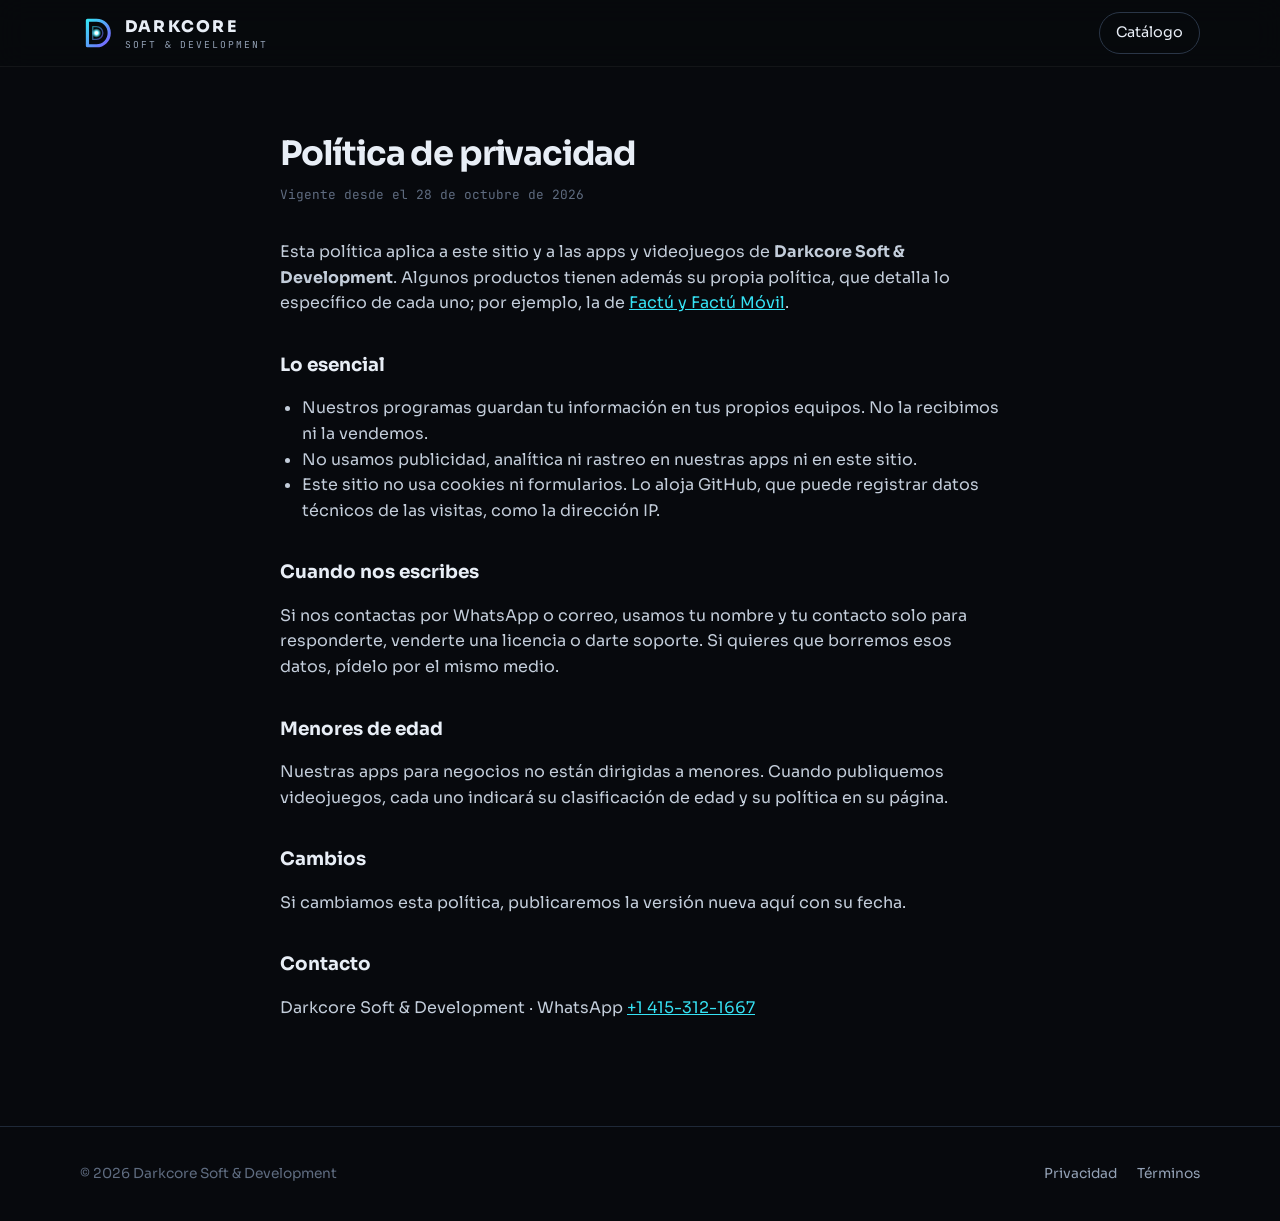
==== privacidad.html @ a34dd555 "Sitio de Darkcore Soft & Development con catálogo de apps y videojuegos Co-Authored-By: Claude Opus " ====
<!doctype html>
<html lang="es">
<head>
<meta charset="utf-8">
<meta name="viewport" content="width=device-width, initial-scale=1">
<title>Privacidad · Darkcore Soft &amp; Development</title>
<meta name="theme-color" content="#07090D">
<link rel="icon" href="img/icono-64.png">
<link rel="stylesheet" href="estilo.css">
</head>
<body>
<header class="barra"><div class="cont"><a class="marca" href="index.html"><img src="img/logo.svg" alt=""><span><b>DARKCORE</b><small>SOFT &amp; DEVELOPMENT</small></span></a><nav><a class="bt-borde" href="index.html#catalogo">Catálogo</a></nav></div></header>
<main class="legal">
  <h1>Política de privacidad</h1>
  <p class="fecha">Vigente desde el 28 de octubre de 2026</p>
  <p>Esta política aplica a este sitio y a las apps y videojuegos de <b>Darkcore Soft &amp; Development</b>. Algunos productos tienen además su propia política, que detalla lo específico de cada uno; por ejemplo, la de <a href="https://darwinrosado1503.github.io/factu/privacidad.html">Factú y Factú Móvil</a>.</p>
  <h2>Lo esencial</h2>
  <ul>
    <li>Nuestros programas guardan tu información en tus propios equipos. No la recibimos ni la vendemos.</li>
    <li>No usamos publicidad, analítica ni rastreo en nuestras apps ni en este sitio.</li>
    <li>Este sitio no usa cookies ni formularios. Lo aloja GitHub, que puede registrar datos técnicos de las visitas, como la dirección IP.</li>
  </ul>
  <h2>Cuando nos escribes</h2>
  <p>Si nos contactas por WhatsApp o correo, usamos tu nombre y tu contacto solo para responderte, venderte una licencia o darte soporte. Si quieres que borremos esos datos, pídelo por el mismo medio.</p>
  <h2>Menores de edad</h2>
  <p>Nuestras apps para negocios no están dirigidas a menores. Cuando publiquemos videojuegos, cada uno indicará su clasificación de edad y su política en su página.</p>
  <h2>Cambios</h2>
  <p>Si cambiamos esta política, publicaremos la versión nueva aquí con su fecha.</p>
  <h2>Contacto</h2>
  <p>Darkcore Soft &amp; Development · WhatsApp <a href="https://wa.me/14153121667">+1 415-312-1667</a></p>
</main>
<footer><div class="cont"><span>© 2026 Darkcore Soft &amp; Development</span><nav><a href="privacidad.html">Privacidad</a><a href="terminos.html">Términos</a></nav></div></footer>
</body>
</html>
---- estilo.css ----
@font-face{font-family:"Sora";src:url("fuentes/Sora.ttf") format("truetype");font-weight:100 800;font-display:swap}
@font-face{font-family:"JetBrains Mono";src:url("fuentes/JetBrainsMono.ttf") format("truetype");font-weight:100 800;font-display:swap}
:root{
  --fondo:#07090D;--fondo2:#0C1018;--panel:#111723;--panel2:#161E2D;--linea:#1F2938;--linea2:#2A3647;
  --tinta:#E8EEF6;--suave:#93A1B5;--tenue:#5F6C80;
  --cian:#36E2F4;--violeta:#7B5CFF;--ok:#3DDC97;--ambar:#FFB547;
  --grad:linear-gradient(135deg,var(--cian),var(--violeta));
  --f:"Sora",system-ui,-apple-system,"Segoe UI",Roboto,sans-serif;--m:"JetBrains Mono",ui-monospace,Menlo,monospace;
  --r:16px;
}
*{box-sizing:border-box}
html{scroll-behavior:smooth}
body{margin:0;background:var(--fondo);color:var(--tinta);font-family:var(--f);line-height:1.6;-webkit-font-smoothing:antialiased;overflow-x:hidden}
a{color:var(--cian)}
img{max-width:100%;display:block}
.cont{max-width:1160px;margin:0 auto;padding:0 20px}
.mono{font-family:var(--m);letter-spacing:.02em}
/* Barra */
.barra{position:sticky;top:0;z-index:20;background:rgba(7,9,13,.78);backdrop-filter:blur(14px);border-bottom:1px solid rgba(255,255,255,.05)}
.barra .cont{display:flex;align-items:center;gap:20px;height:66px}
.marca{display:flex;align-items:center;gap:11px;text-decoration:none;color:var(--tinta)}
.marca img{width:34px;height:34px}
.marca b{font-weight:800;letter-spacing:.14em;font-size:1rem}
.marca small{display:block;font-family:var(--m);font-size:.6rem;letter-spacing:.2em;color:var(--suave);margin-top:-2px}
.barra nav{margin-left:auto;display:flex;gap:26px;font-size:.9rem;align-items:center}
.barra nav a{color:var(--suave);text-decoration:none}
.barra nav a:hover{color:var(--tinta)}
.bt-borde{border:1px solid var(--linea2);padding:8px 16px;border-radius:999px;color:var(--tinta)!important}
@media (max-width:720px){.barra nav a:not(.bt-borde){display:none}}
/* Portada */
.portada{position:relative;padding:110px 0 90px;overflow:hidden}
.portada::before{content:"";position:absolute;inset:-30% -10% auto auto;width:900px;height:900px;background:radial-gradient(circle,rgba(123,92,255,.28),transparent 60%);pointer-events:none}
.portada::after{content:"";position:absolute;left:-200px;top:120px;width:700px;height:700px;background:radial-gradient(circle,rgba(54,226,244,.16),transparent 60%);pointer-events:none}
.rejilla-fondo{position:absolute;inset:0;background-image:linear-gradient(rgba(255,255,255,.035) 1px,transparent 1px),linear-gradient(90deg,rgba(255,255,255,.035) 1px,transparent 1px);background-size:56px 56px;mask-image:radial-gradient(ellipse at 50% 30%,#000 30%,transparent 75%);pointer-events:none}
.portada .cont{position:relative;z-index:1}
.chip{display:inline-flex;align-items:center;gap:8px;padding:6px 12px;border:1px solid var(--linea2);border-radius:999px;font-family:var(--m);font-size:.74rem;color:var(--suave);background:rgba(17,23,35,.6)}
.chip i{width:7px;height:7px;border-radius:50%;background:var(--ok);box-shadow:0 0 10px var(--ok)}
.portada h1{font-size:clamp(2.4rem,6vw,4.6rem);line-height:1.02;letter-spacing:-.045em;margin:22px 0 22px;max-width:14ch}
.portada h1 span{background:var(--grad);-webkit-background-clip:text;background-clip:text;color:transparent}
.portada p.lead{font-size:1.15rem;color:var(--suave);max-width:36em;margin:0 0 34px}
.acciones{display:flex;flex-wrap:wrap;gap:12px}
.bt{display:inline-flex;align-items:center;gap:10px;padding:13px 22px;border-radius:12px;font-weight:600;text-decoration:none;font-size:.96rem;border:1px solid transparent;transition:transform .12s,box-shadow .2s;cursor:pointer;font-family:inherit}
.bt:hover{transform:translateY(-1px)}
.bt svg{width:19px;height:19px;flex:none}
.bt-1{background:var(--grad);color:#05070B;box-shadow:0 8px 30px rgba(54,226,244,.18)}
.bt-1:hover{box-shadow:0 10px 40px rgba(123,92,255,.35)}
.bt-2{background:rgba(255,255,255,.04);border-color:var(--linea2);color:var(--tinta)}
.cifras{display:flex;flex-wrap:wrap;gap:40px;margin-top:64px;padding-top:28px;border-top:1px solid var(--linea)}
.cifras div b{display:block;font-size:1.7rem;letter-spacing:-.03em}
.cifras div span{font-family:var(--m);font-size:.74rem;color:var(--tenue);letter-spacing:.08em;text-transform:uppercase}
/* Secciones */
section{padding:90px 0}
.sec-eti{font-family:var(--m);font-size:.74rem;letter-spacing:.18em;text-transform:uppercase;color:var(--cian);margin:0 0 12px}
.sec-t{font-size:clamp(1.8rem,3.4vw,2.6rem);letter-spacing:-.035em;line-height:1.1;margin:0 0 12px}
.sec-d{color:var(--suave);max-width:40em;margin:0;font-size:1.04rem}
.cab-sec{display:flex;flex-wrap:wrap;align-items:flex-end;justify-content:space-between;gap:20px;margin-bottom:34px}
/* Filtros */
.filtros{display:flex;gap:6px;padding:5px;border:1px solid var(--linea);border-radius:12px;background:var(--fondo2)}
.filtros button{border:0;background:none;color:var(--suave);font-family:inherit;font-size:.88rem;font-weight:600;padding:8px 16px;border-radius:8px;cursor:pointer}
.filtros button[aria-pressed="true"]{background:var(--panel2);color:var(--tinta)}
/* Catálogo */
.catalogo{display:grid;grid-template-columns:repeat(auto-fill,minmax(340px,1fr));gap:20px}
@media (max-width:420px){.catalogo{grid-template-columns:1fr}}
.prod{position:relative;display:flex;flex-direction:column;background:var(--panel);border:1px solid var(--linea);border-radius:var(--r);overflow:hidden;transition:border-color .2s,transform .2s}
.prod:hover{border-color:var(--linea2);transform:translateY(-2px)}
.prod-img{position:relative;aspect-ratio:16/10;background:linear-gradient(160deg,#141c2b,#0b1019);overflow:hidden;border-bottom:1px solid var(--linea)}
.prod-img img{width:100%;height:100%;object-fit:cover;object-position:top left}
.prod-img.vertical img{width:46%;height:auto;margin:22px auto 0;border-radius:18px 18px 0 0;border:5px solid #05070B;border-bottom:0;box-shadow:0 18px 50px rgba(0,0,0,.5)}
.prod-tipo{position:absolute;top:12px;left:12px;font-family:var(--m);font-size:.68rem;letter-spacing:.12em;text-transform:uppercase;padding:5px 10px;border-radius:999px;background:rgba(7,9,13,.75);border:1px solid var(--linea2);color:var(--suave);backdrop-filter:blur(6px)}
.prod-cuerpo{padding:20px 22px 22px;display:flex;flex-direction:column;gap:12px;flex:1}
.prod-cab{display:flex;gap:14px;align-items:center}
.prod-cab img{width:48px;height:48px;border-radius:12px;flex:none}
.prod-cab h3{margin:0;font-size:1.2rem;letter-spacing:-.02em}
.prod-cab p{margin:0;color:var(--suave);font-size:.86rem}
.prod-desc{margin:0;color:var(--suave);font-size:.93rem}
.plats{display:flex;flex-wrap:wrap;gap:6px}
.plats span{font-family:var(--m);font-size:.7rem;padding:4px 9px;border-radius:6px;background:var(--panel2);color:var(--suave);border:1px solid var(--linea)}
.prod-pie{display:flex;flex-wrap:wrap;gap:8px;margin-top:auto;padding-top:6px}
.prod-pie .bt{padding:10px 15px;font-size:.86rem;border-radius:10px}
.bt-pronto{opacity:.5;cursor:default;pointer-events:none}
.eti{position:absolute;top:12px;right:12px;font-size:.72rem;font-weight:700;padding:5px 10px;border-radius:999px;background:rgba(61,220,151,.14);color:var(--ok);border:1px solid rgba(61,220,151,.3)}
.prod.pronto{border-style:dashed;justify-content:center;align-items:center;text-align:center;min-height:380px;padding:30px;background:repeating-linear-gradient(135deg,var(--panel),var(--panel) 12px,#121a27 12px,#121a27 24px)}
.prod.pronto .ic{width:64px;height:64px;border-radius:18px;display:grid;place-items:center;background:rgba(123,92,255,.14);color:#A996FF;margin:0 auto 16px}
.prod.pronto .ic svg{width:32px;height:32px}
.prod.pronto h3{margin:0 0 6px;font-size:1.2rem}
.prod.pronto p{color:var(--suave);margin:0;font-size:.92rem;max-width:26em}
.vacio{color:var(--suave);padding:40px;text-align:center;border:1px dashed var(--linea2);border-radius:var(--r)}
/* Qué hacemos */
.tres{display:grid;grid-template-columns:repeat(3,1fr);gap:20px}
@media (max-width:860px){.tres{grid-template-columns:1fr}}
.caja{padding:28px;border:1px solid var(--linea);border-radius:var(--r);background:linear-gradient(180deg,var(--panel),var(--fondo2))}
.caja .ic{width:46px;height:46px;border-radius:12px;display:grid;place-items:center;background:rgba(54,226,244,.1);color:var(--cian);margin-bottom:16px}
.caja .ic svg{width:24px;height:24px}
.caja h3{margin:0 0 8px;font-size:1.12rem}
.caja p{margin:0;color:var(--suave);font-size:.94rem}
/* Contacto */
.contacto{position:relative;border-radius:24px;padding:56px;overflow:hidden;border:1px solid var(--linea2);background:radial-gradient(600px 300px at 90% 0%,rgba(123,92,255,.25),transparent 70%),radial-gradient(500px 300px at 0% 100%,rgba(54,226,244,.15),transparent 70%),var(--panel)}
.contacto .sec-d{margin-bottom:28px}
@media (max-width:700px){.contacto{padding:32px 24px}}
/* Pie */
footer{border-top:1px solid var(--linea);padding:36px 0;color:var(--tenue);font-size:.86rem}
footer .cont{display:flex;flex-wrap:wrap;gap:14px 28px;align-items:center}
footer nav{margin-left:auto;display:flex;gap:20px}
footer a{color:var(--suave);text-decoration:none}
footer a:hover{color:var(--tinta)}
/* Legal */
.legal{max-width:760px;margin:0 auto;padding:60px 20px 90px}
.legal h1{font-size:2.1rem;letter-spacing:-.035em;margin:0 0 4px}
.legal .fecha{color:var(--tenue);font-family:var(--m);font-size:.8rem;margin:0 0 34px}
.legal h2{font-size:1.15rem;margin:34px 0 8px}
.legal p,.legal li{color:#C3CDDA}
.legal ul{padding-left:22px}
/* Accesibilidad */
:focus-visible{outline:2px solid var(--cian);outline-offset:3px;border-radius:6px}
@media (prefers-reduced-motion:reduce){*{transition:none!important;scroll-behavior:auto!important}}
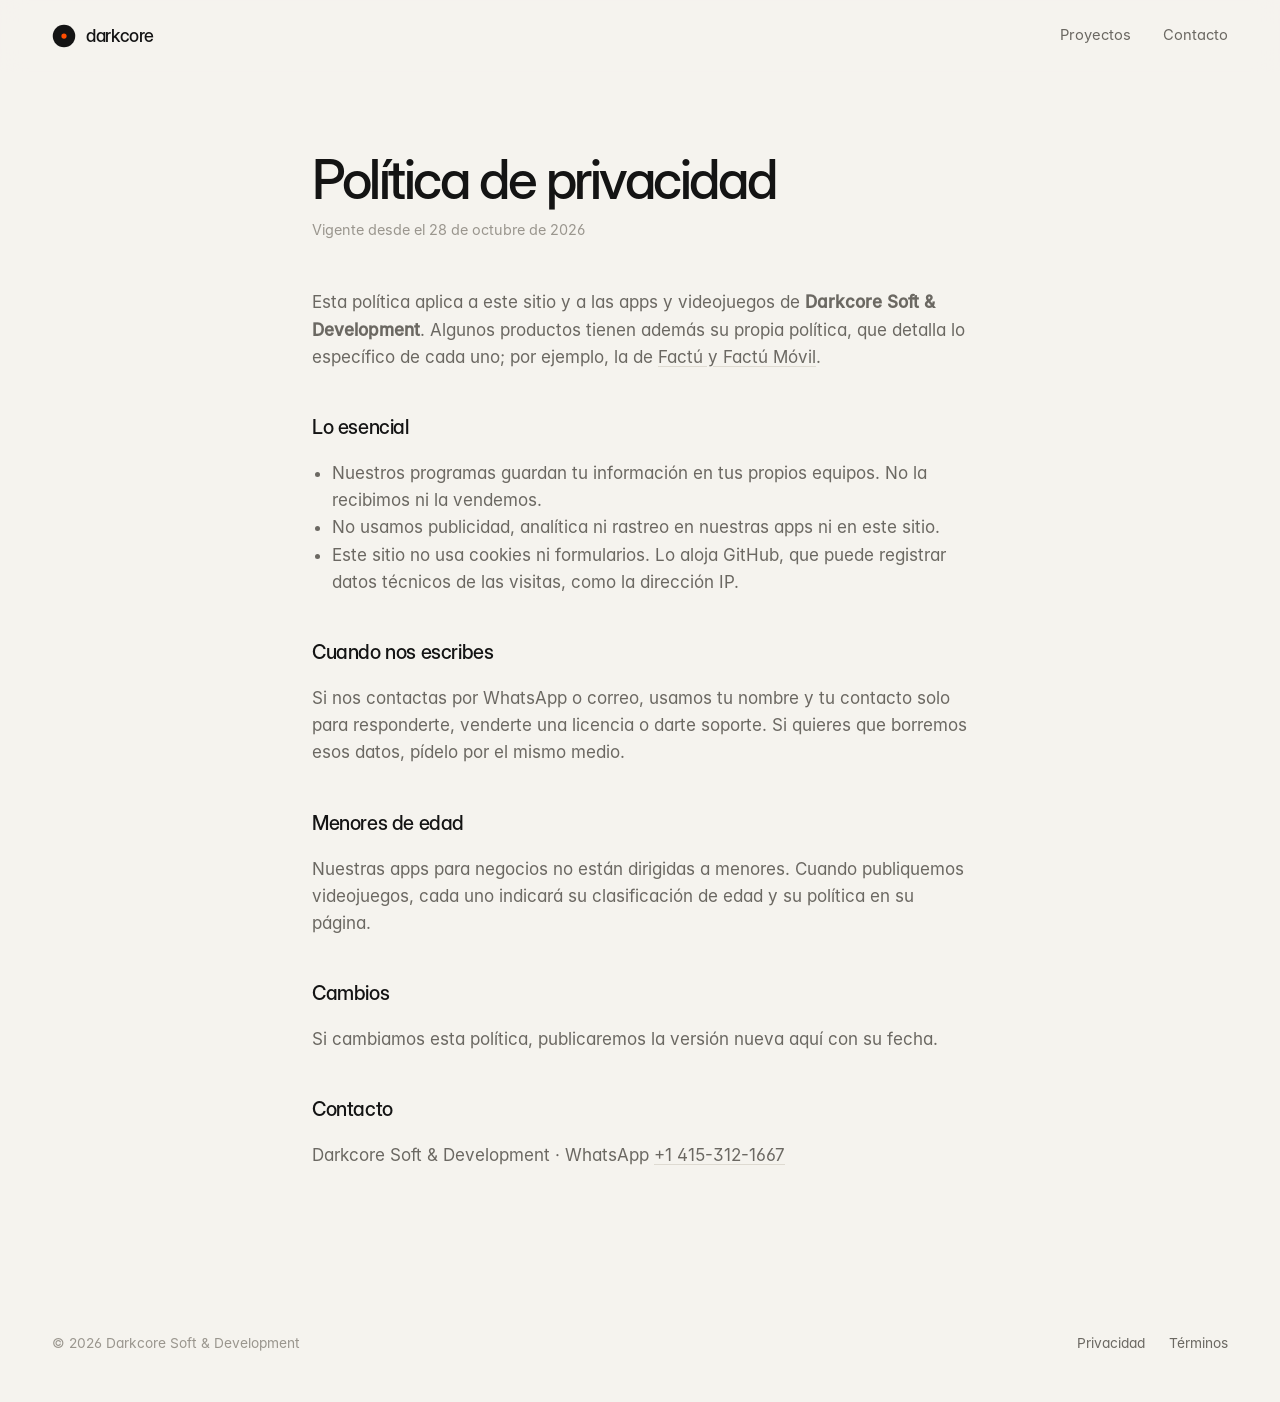
==== commit 20383510: "Rediseño minimalista: logo, tipografía y colores nuevos Co-Authored-By: Claude Opus 5.5 <noreply@ant" ====
--- a/privacidad.html
+++ b/privacidad.html
@@ -4,12 +4,15 @@
 <meta charset="utf-8">
 <meta name="viewport" content="width=device-width, initial-scale=1">
 <title>Privacidad · Darkcore Soft &amp; Development</title>
-<meta name="theme-color" content="#07090D">
+<meta name="theme-color" content="#F5F3EE">
 <link rel="icon" href="img/icono-64.png">
 <link rel="stylesheet" href="estilo.css">
 </head>
 <body>
-<header class="barra"><div class="cont"><a class="marca" href="index.html"><img src="img/logo.svg" alt=""><span><b>DARKCORE</b><small>SOFT &amp; DEVELOPMENT</small></span></a><nav><a class="bt-borde" href="index.html#catalogo">Catálogo</a></nav></div></header>
+<header class="barra"><div class="cont">
+  <a class="marca" href="index.html" aria-label="Darkcore, inicio"><svg viewBox="0 0 64 64" aria-hidden="true"><circle cx="32" cy="32" r="30" fill="currentColor"/><circle cx="32" cy="32" r="7" fill="#FF4D00"/></svg>darkcore</a>
+  <nav><a href="index.html#proyectos">Proyectos</a><a href="index.html#contacto">Contacto</a></nav>
+</div></header>
 <main class="legal">
   <h1>Política de privacidad</h1>
   <p class="fecha">Vigente desde el 28 de octubre de 2026</p>
--- a/estilo.css
+++ b/estilo.css
@@ -1,115 +1,138 @@
-@font-face{font-family:"Sora";src:url("fuentes/Sora.ttf") format("truetype");font-weight:100 800;font-display:swap}
-@font-face{font-family:"JetBrains Mono";src:url("fuentes/JetBrainsMono.ttf") format("truetype");font-weight:100 800;font-display:swap}
+@font-face{font-family:"Inter";src:url("fuentes/Inter-Regular.woff") format("woff");font-weight:400;font-display:swap}
+@font-face{font-family:"Inter";src:url("fuentes/Inter-Medium.woff") format("woff");font-weight:500;font-display:swap}
+@font-face{font-family:"Inter Display";src:url("fuentes/InterDisplay-Regular.woff") format("woff");font-weight:400;font-display:swap}
+@font-face{font-family:"Inter Display";src:url("fuentes/InterDisplay-Medium.woff") format("woff");font-weight:500;font-display:swap}
+@font-face{font-family:"Lora";src:url("fuentes/Lora-Italic.woff") format("woff");font-weight:400 700;font-style:italic;font-display:swap}
+
 :root{
-  --fondo:#07090D;--fondo2:#0C1018;--panel:#111723;--panel2:#161E2D;--linea:#1F2938;--linea2:#2A3647;
-  --tinta:#E8EEF6;--suave:#93A1B5;--tenue:#5F6C80;
-  --cian:#36E2F4;--violeta:#7B5CFF;--ok:#3DDC97;--ambar:#FFB547;
-  --grad:linear-gradient(135deg,var(--cian),var(--violeta));
-  --f:"Sora",system-ui,-apple-system,"Segoe UI",Roboto,sans-serif;--m:"JetBrains Mono",ui-monospace,Menlo,monospace;
-  --r:16px;
+  --papel:#F5F3EE;--papel2:#ECE9E2;--blanco:#FBFAF7;
+  --tinta:#141414;--gris:#6B6862;--tenue:#9A968E;--linea:#DEDAD1;
+  --nucleo:#FF4D00;
+  --f:"Inter",system-ui,-apple-system,"Segoe UI",Roboto,sans-serif;
+  --fd:"Inter Display","Inter",system-ui,sans-serif;
+  --fs:"Lora",Georgia,"Times New Roman",serif;
+  --ancho:1240px;
 }
+@media (prefers-color-scheme:dark){:root:not([data-theme="light"]){--papel:#111110;--papel2:#1A1918;--blanco:#161514;--tinta:#EDEAE3;--gris:#A29E96;--tenue:#77736C;--linea:#2A2826}}
 *{box-sizing:border-box}
-html{scroll-behavior:smooth}
-body{margin:0;background:var(--fondo);color:var(--tinta);font-family:var(--f);line-height:1.6;-webkit-font-smoothing:antialiased;overflow-x:hidden}
-a{color:var(--cian)}
+html{scroll-behavior:smooth;-webkit-text-size-adjust:100%}
+body{margin:0;background:var(--papel);color:var(--tinta);font-family:var(--f);font-size:17px;line-height:1.6;-webkit-font-smoothing:antialiased;font-feature-settings:"ss01","cv11"}
+a{color:inherit}
 img{max-width:100%;display:block}
-.cont{max-width:1160px;margin:0 auto;padding:0 20px}
-.mono{font-family:var(--m);letter-spacing:.02em}
+.cont{max-width:var(--ancho);margin:0 auto;padding:0 32px}
+@media (max-width:640px){.cont{padding:0 20px}body{font-size:16px}}
+em.s{font-family:var(--fs);font-style:italic;font-weight:400;letter-spacing:-.01em}
+.mini{font-size:.78rem;letter-spacing:.08em;text-transform:uppercase;color:var(--gris)}
+.punto{display:inline-block;width:7px;height:7px;border-radius:50%;background:var(--nucleo);vertical-align:middle}
+
 /* Barra */
-.barra{position:sticky;top:0;z-index:20;background:rgba(7,9,13,.78);backdrop-filter:blur(14px);border-bottom:1px solid rgba(255,255,255,.05)}
-.barra .cont{display:flex;align-items:center;gap:20px;height:66px}
-.marca{display:flex;align-items:center;gap:11px;text-decoration:none;color:var(--tinta)}
-.marca img{width:34px;height:34px}
-.marca b{font-weight:800;letter-spacing:.14em;font-size:1rem}
-.marca small{display:block;font-family:var(--m);font-size:.6rem;letter-spacing:.2em;color:var(--suave);margin-top:-2px}
-.barra nav{margin-left:auto;display:flex;gap:26px;font-size:.9rem;align-items:center}
-.barra nav a{color:var(--suave);text-decoration:none}
+.barra{position:sticky;top:0;z-index:20;background:color-mix(in srgb,var(--papel) 86%,transparent);backdrop-filter:blur(12px);-webkit-backdrop-filter:blur(12px)}
+.barra .cont{display:flex;align-items:center;height:72px;gap:24px}
+.marca{display:flex;align-items:center;gap:10px;text-decoration:none;font-family:var(--fd);font-weight:500;font-size:1.12rem;letter-spacing:-.02em}
+.marca svg{width:24px;height:24px}
+.barra nav{margin-left:auto;display:flex;gap:32px;font-size:.92rem}
+.barra nav a{text-decoration:none;color:var(--gris);transition:color .2s}
 .barra nav a:hover{color:var(--tinta)}
-.bt-borde{border:1px solid var(--linea2);padding:8px 16px;border-radius:999px;color:var(--tinta)!important}
-@media (max-width:720px){.barra nav a:not(.bt-borde){display:none}}
+@media (max-width:640px){.barra nav{gap:20px}.barra nav a.opc{display:none}}
+
 /* Portada */
-.portada{position:relative;padding:110px 0 90px;overflow:hidden}
-.portada::before{content:"";position:absolute;inset:-30% -10% auto auto;width:900px;height:900px;background:radial-gradient(circle,rgba(123,92,255,.28),transparent 60%);pointer-events:none}
-.portada::after{content:"";position:absolute;left:-200px;top:120px;width:700px;height:700px;background:radial-gradient(circle,rgba(54,226,244,.16),transparent 60%);pointer-events:none}
-.rejilla-fondo{position:absolute;inset:0;background-image:linear-gradient(rgba(255,255,255,.035) 1px,transparent 1px),linear-gradient(90deg,rgba(255,255,255,.035) 1px,transparent 1px);background-size:56px 56px;mask-image:radial-gradient(ellipse at 50% 30%,#000 30%,transparent 75%);pointer-events:none}
-.portada .cont{position:relative;z-index:1}
-.chip{display:inline-flex;align-items:center;gap:8px;padding:6px 12px;border:1px solid var(--linea2);border-radius:999px;font-family:var(--m);font-size:.74rem;color:var(--suave);background:rgba(17,23,35,.6)}
-.chip i{width:7px;height:7px;border-radius:50%;background:var(--ok);box-shadow:0 0 10px var(--ok)}
-.portada h1{font-size:clamp(2.4rem,6vw,4.6rem);line-height:1.02;letter-spacing:-.045em;margin:22px 0 22px;max-width:14ch}
-.portada h1 span{background:var(--grad);-webkit-background-clip:text;background-clip:text;color:transparent}
-.portada p.lead{font-size:1.15rem;color:var(--suave);max-width:36em;margin:0 0 34px}
-.acciones{display:flex;flex-wrap:wrap;gap:12px}
-.bt{display:inline-flex;align-items:center;gap:10px;padding:13px 22px;border-radius:12px;font-weight:600;text-decoration:none;font-size:.96rem;border:1px solid transparent;transition:transform .12s,box-shadow .2s;cursor:pointer;font-family:inherit}
-.bt:hover{transform:translateY(-1px)}
-.bt svg{width:19px;height:19px;flex:none}
-.bt-1{background:var(--grad);color:#05070B;box-shadow:0 8px 30px rgba(54,226,244,.18)}
-.bt-1:hover{box-shadow:0 10px 40px rgba(123,92,255,.35)}
-.bt-2{background:rgba(255,255,255,.04);border-color:var(--linea2);color:var(--tinta)}
-.cifras{display:flex;flex-wrap:wrap;gap:40px;margin-top:64px;padding-top:28px;border-top:1px solid var(--linea)}
-.cifras div b{display:block;font-size:1.7rem;letter-spacing:-.03em}
-.cifras div span{font-family:var(--m);font-size:.74rem;color:var(--tenue);letter-spacing:.08em;text-transform:uppercase}
-/* Secciones */
-section{padding:90px 0}
-.sec-eti{font-family:var(--m);font-size:.74rem;letter-spacing:.18em;text-transform:uppercase;color:var(--cian);margin:0 0 12px}
-.sec-t{font-size:clamp(1.8rem,3.4vw,2.6rem);letter-spacing:-.035em;line-height:1.1;margin:0 0 12px}
-.sec-d{color:var(--suave);max-width:40em;margin:0;font-size:1.04rem}
-.cab-sec{display:flex;flex-wrap:wrap;align-items:flex-end;justify-content:space-between;gap:20px;margin-bottom:34px}
-/* Filtros */
-.filtros{display:flex;gap:6px;padding:5px;border:1px solid var(--linea);border-radius:12px;background:var(--fondo2)}
-.filtros button{border:0;background:none;color:var(--suave);font-family:inherit;font-size:.88rem;font-weight:600;padding:8px 16px;border-radius:8px;cursor:pointer}
-.filtros button[aria-pressed="true"]{background:var(--panel2);color:var(--tinta)}
-/* Catálogo */
-.catalogo{display:grid;grid-template-columns:repeat(auto-fill,minmax(340px,1fr));gap:20px}
-@media (max-width:420px){.catalogo{grid-template-columns:1fr}}
-.prod{position:relative;display:flex;flex-direction:column;background:var(--panel);border:1px solid var(--linea);border-radius:var(--r);overflow:hidden;transition:border-color .2s,transform .2s}
-.prod:hover{border-color:var(--linea2);transform:translateY(-2px)}
-.prod-img{position:relative;aspect-ratio:16/10;background:linear-gradient(160deg,#141c2b,#0b1019);overflow:hidden;border-bottom:1px solid var(--linea)}
-.prod-img img{width:100%;height:100%;object-fit:cover;object-position:top left}
-.prod-img.vertical img{width:46%;height:auto;margin:22px auto 0;border-radius:18px 18px 0 0;border:5px solid #05070B;border-bottom:0;box-shadow:0 18px 50px rgba(0,0,0,.5)}
-.prod-tipo{position:absolute;top:12px;left:12px;font-family:var(--m);font-size:.68rem;letter-spacing:.12em;text-transform:uppercase;padding:5px 10px;border-radius:999px;background:rgba(7,9,13,.75);border:1px solid var(--linea2);color:var(--suave);backdrop-filter:blur(6px)}
-.prod-cuerpo{padding:20px 22px 22px;display:flex;flex-direction:column;gap:12px;flex:1}
-.prod-cab{display:flex;gap:14px;align-items:center}
-.prod-cab img{width:48px;height:48px;border-radius:12px;flex:none}
-.prod-cab h3{margin:0;font-size:1.2rem;letter-spacing:-.02em}
-.prod-cab p{margin:0;color:var(--suave);font-size:.86rem}
-.prod-desc{margin:0;color:var(--suave);font-size:.93rem}
-.plats{display:flex;flex-wrap:wrap;gap:6px}
-.plats span{font-family:var(--m);font-size:.7rem;padding:4px 9px;border-radius:6px;background:var(--panel2);color:var(--suave);border:1px solid var(--linea)}
-.prod-pie{display:flex;flex-wrap:wrap;gap:8px;margin-top:auto;padding-top:6px}
-.prod-pie .bt{padding:10px 15px;font-size:.86rem;border-radius:10px}
-.bt-pronto{opacity:.5;cursor:default;pointer-events:none}
-.eti{position:absolute;top:12px;right:12px;font-size:.72rem;font-weight:700;padding:5px 10px;border-radius:999px;background:rgba(61,220,151,.14);color:var(--ok);border:1px solid rgba(61,220,151,.3)}
-.prod.pronto{border-style:dashed;justify-content:center;align-items:center;text-align:center;min-height:380px;padding:30px;background:repeating-linear-gradient(135deg,var(--panel),var(--panel) 12px,#121a27 12px,#121a27 24px)}
-.prod.pronto .ic{width:64px;height:64px;border-radius:18px;display:grid;place-items:center;background:rgba(123,92,255,.14);color:#A996FF;margin:0 auto 16px}
-.prod.pronto .ic svg{width:32px;height:32px}
-.prod.pronto h3{margin:0 0 6px;font-size:1.2rem}
-.prod.pronto p{color:var(--suave);margin:0;font-size:.92rem;max-width:26em}
-.vacio{color:var(--suave);padding:40px;text-align:center;border:1px dashed var(--linea2);border-radius:var(--r)}
-/* Qué hacemos */
-.tres{display:grid;grid-template-columns:repeat(3,1fr);gap:20px}
-@media (max-width:860px){.tres{grid-template-columns:1fr}}
-.caja{padding:28px;border:1px solid var(--linea);border-radius:var(--r);background:linear-gradient(180deg,var(--panel),var(--fondo2))}
-.caja .ic{width:46px;height:46px;border-radius:12px;display:grid;place-items:center;background:rgba(54,226,244,.1);color:var(--cian);margin-bottom:16px}
-.caja .ic svg{width:24px;height:24px}
-.caja h3{margin:0 0 8px;font-size:1.12rem}
-.caja p{margin:0;color:var(--suave);font-size:.94rem}
+.portada{padding:120px 0 110px}
+.portada h1{font-family:var(--fd);font-weight:500;font-size:clamp(2.7rem,7.4vw,6.4rem);line-height:.98;letter-spacing:-.045em;margin:0;max-width:12.5ch}
+.portada h1 em.s{letter-spacing:-.03em}
+.portada .bajo{display:grid;grid-template-columns:1fr 1fr;gap:40px;margin-top:72px;padding-top:28px;border-top:1px solid var(--linea)}
+.portada .bajo p{margin:0;color:var(--gris);max-width:30em;font-size:1.05rem}
+.portada .meta{display:flex;gap:40px;justify-content:flex-end;align-items:flex-start}
+.portada .meta div{display:flex;flex-direction:column;gap:2px}
+.portada .meta b{font-family:var(--fd);font-weight:500;font-size:1.5rem;letter-spacing:-.03em}
+@media (max-width:760px){.portada{padding:72px 0 64px}.portada .bajo{grid-template-columns:1fr;margin-top:48px}.portada .meta{justify-content:flex-start}}
+
+/* Botones y enlaces */
+.bt{display:inline-flex;align-items:center;gap:10px;height:48px;padding:0 22px;border-radius:999px;font-size:.94rem;font-weight:500;text-decoration:none;border:1px solid var(--tinta);transition:background .2s,color .2s,transform .2s;white-space:nowrap}
+.bt-1{background:var(--tinta);color:var(--papel)}
+.bt-1:hover{transform:translateY(-1px)}
+.bt-2{background:transparent;color:var(--tinta)}
+.bt-2:hover{background:var(--tinta);color:var(--papel)}
+.bt svg{width:16px;height:16px}
+.flecha{display:inline-flex;align-items:center;gap:8px;text-decoration:none;font-weight:500;border-bottom:1px solid var(--linea);padding-bottom:2px;transition:border-color .2s}
+.flecha:hover{border-color:var(--tinta)}
+.flecha svg{width:14px;height:14px;transition:transform .2s}
+.flecha:hover svg{transform:translate(2px,-2px)}
+
+/* Destacado */
+section{padding:110px 0}
+@media (max-width:760px){section{padding:72px 0}}
+.cab{display:flex;justify-content:space-between;align-items:baseline;gap:20px;margin-bottom:40px}
+.cab h2{font-family:var(--fd);font-weight:500;font-size:clamp(1.9rem,3.6vw,3rem);letter-spacing:-.04em;line-height:1.05;margin:0}
+.destacado{display:grid;grid-template-columns:5fr 7fr;gap:0;background:var(--blanco);border:1px solid var(--linea);border-radius:28px;overflow:hidden}
+.destacado .txt{padding:52px;display:flex;flex-direction:column;gap:22px}
+.destacado .txt h3{font-family:var(--fd);font-weight:500;font-size:clamp(2rem,3.4vw,2.8rem);letter-spacing:-.04em;line-height:1.02;margin:0}
+.destacado .txt p{margin:0;color:var(--gris);max-width:28em}
+.destacado .acc{display:flex;flex-wrap:wrap;gap:10px;margin-top:auto;padding-top:12px}
+.destacado .vis{position:relative;background:var(--papel2);min-height:460px;overflow:hidden}
+.destacado .vis .pc{position:absolute;left:9%;top:12%;width:108%;border-radius:10px;box-shadow:0 30px 70px rgba(20,20,20,.18);border:1px solid rgba(0,0,0,.06)}
+.destacado .vis .tel{position:absolute;right:7%;bottom:-8%;width:23%;border-radius:22px;border:5px solid #141414;box-shadow:0 30px 60px rgba(20,20,20,.28)}
+.ficha{display:flex;gap:28px;font-size:.86rem;color:var(--gris)}
+.ficha b{display:block;color:var(--tinta);font-weight:500}
+@media (max-width:900px){.destacado{grid-template-columns:1fr}.destacado .txt{padding:32px}.destacado .vis{min-height:300px}}
+
+/* Índice de proyectos */
+.filtros{display:flex;gap:24px;font-size:.92rem}
+.filtros button{background:none;border:0;padding:0 0 4px;font:inherit;color:var(--tenue);cursor:pointer;border-bottom:1px solid transparent}
+.filtros button[aria-pressed="true"]{color:var(--tinta);border-color:var(--tinta)}
+.indice{border-top:1px solid var(--tinta)}
+.fila{display:grid;grid-template-columns:56px 64px minmax(0,2.2fr) minmax(0,1.4fr) minmax(0,1.4fr) auto;gap:20px;align-items:center;padding:26px 0;border-bottom:1px solid var(--linea);transition:background .2s}
+.fila:hover{background:color-mix(in srgb,var(--papel2) 55%,transparent)}
+.fila .n{font-family:var(--fd);color:var(--tenue);font-size:.9rem;font-variant-numeric:tabular-nums}
+.fila img{width:52px;height:52px;border-radius:13px}
+.fila .ph{width:52px;height:52px;border-radius:13px;border:1px dashed var(--linea);display:grid;place-items:center;color:var(--tenue)}
+.fila h3{margin:0;font-family:var(--fd);font-weight:500;font-size:1.4rem;letter-spacing:-.03em;line-height:1.1}
+.fila h3 + p{margin:3px 0 0;color:var(--gris);font-size:.92rem}
+.fila .col{font-size:.9rem;color:var(--gris)}
+.fila .col b{display:block;font-weight:500;color:var(--tinta);font-size:.78rem;letter-spacing:.06em;text-transform:uppercase;color:var(--tenue);margin-bottom:2px}
+.fila .acc{display:flex;gap:8px;justify-content:flex-end;flex-wrap:wrap}
+.fila .acc .bt{height:40px;padding:0 16px;font-size:.86rem}
+.fila.pronto h3{color:var(--tenue)}
+.pild{display:inline-block;font-size:.76rem;padding:3px 10px;border-radius:999px;border:1px solid var(--linea);color:var(--gris)}
+@media (max-width:980px){.fila{grid-template-columns:40px 56px 1fr auto}.fila .col{display:none}}
+@media (max-width:600px){.fila{grid-template-columns:52px 1fr;row-gap:14px}.fila .n{display:none}.fila .acc{grid-column:1/-1;justify-content:flex-start}}
+
+/* Estudio */
+.estudio{display:grid;grid-template-columns:5fr 7fr;gap:60px}
+.estudio h2{font-family:var(--fd);font-weight:500;font-size:clamp(1.9rem,3.6vw,3rem);letter-spacing:-.04em;line-height:1.05;margin:0}
+.principios{display:grid;gap:0}
+.principio{display:grid;grid-template-columns:48px 1fr;gap:16px;padding:26px 0;border-top:1px solid var(--linea)}
+.principio:last-child{border-bottom:1px solid var(--linea)}
+.principio span{font-family:var(--fd);color:var(--tenue);font-variant-numeric:tabular-nums}
+.principio h3{margin:0 0 6px;font-family:var(--fd);font-weight:500;font-size:1.25rem;letter-spacing:-.02em}
+.principio p{margin:0;color:var(--gris)}
+@media (max-width:860px){.estudio{grid-template-columns:1fr;gap:28px}}
+
 /* Contacto */
-.contacto{position:relative;border-radius:24px;padding:56px;overflow:hidden;border:1px solid var(--linea2);background:radial-gradient(600px 300px at 90% 0%,rgba(123,92,255,.25),transparent 70%),radial-gradient(500px 300px at 0% 100%,rgba(54,226,244,.15),transparent 70%),var(--panel)}
-.contacto .sec-d{margin-bottom:28px}
-@media (max-width:700px){.contacto{padding:32px 24px}}
+.contacto{text-align:left}
+.contacto .grande{font-family:var(--fd);font-weight:500;font-size:clamp(3rem,10vw,9rem);letter-spacing:-.055em;line-height:.92;margin:0 0 40px;text-decoration:none;display:inline-flex;align-items:baseline;gap:.15em}
+.contacto .grande .punto{width:.16em;height:.16em;transition:transform .3s}
+.contacto .grande:hover .punto{transform:scale(1.4)}
+.contacto .datos{display:flex;flex-wrap:wrap;gap:16px 48px;padding-top:28px;border-top:1px solid var(--linea);color:var(--gris);font-size:.95rem}
+.contacto .datos b{display:block;color:var(--tinta);font-weight:500}
+
 /* Pie */
-footer{border-top:1px solid var(--linea);padding:36px 0;color:var(--tenue);font-size:.86rem}
-footer .cont{display:flex;flex-wrap:wrap;gap:14px 28px;align-items:center}
-footer nav{margin-left:auto;display:flex;gap:20px}
-footer a{color:var(--suave);text-decoration:none}
+footer{padding:36px 0 48px;color:var(--tenue);font-size:.86rem}
+footer .cont{display:flex;flex-wrap:wrap;gap:12px 28px;align-items:center}
+footer nav{margin-left:auto;display:flex;gap:24px}
+footer a{text-decoration:none;color:var(--gris)}
 footer a:hover{color:var(--tinta)}
+
 /* Legal */
-.legal{max-width:760px;margin:0 auto;padding:60px 20px 90px}
-.legal h1{font-size:2.1rem;letter-spacing:-.035em;margin:0 0 4px}
-.legal .fecha{color:var(--tenue);font-family:var(--m);font-size:.8rem;margin:0 0 34px}
-.legal h2{font-size:1.15rem;margin:34px 0 8px}
-.legal p,.legal li{color:#C3CDDA}
-.legal ul{padding-left:22px}
-/* Accesibilidad */
-:focus-visible{outline:2px solid var(--cian);outline-offset:3px;border-radius:6px}
-@media (prefers-reduced-motion:reduce){*{transition:none!important;scroll-behavior:auto!important}}
+.legal{max-width:720px;margin:0 auto;padding:80px 32px 110px}
+.legal h1{font-family:var(--fd);font-weight:500;font-size:clamp(2.2rem,5vw,3.4rem);letter-spacing:-.045em;line-height:1;margin:0 0 12px}
+.legal .fecha{color:var(--tenue);margin:0 0 48px;font-size:.9rem}
+.legal h2{font-family:var(--fd);font-weight:500;font-size:1.25rem;letter-spacing:-.02em;margin:40px 0 8px}
+.legal p,.legal li{color:var(--gris)}
+.legal a{text-decoration-color:var(--linea);text-underline-offset:3px}
+.legal ul{padding-left:20px}
+
+/* Aparición suave */
+.aparece{opacity:0;transform:translateY(14px);transition:opacity .8s ease,transform .8s ease}
+.aparece.visto{opacity:1;transform:none}
+:focus-visible{outline:2px solid var(--nucleo);outline-offset:3px;border-radius:4px}
+@media (prefers-reduced-motion:reduce){*{transition:none!important;scroll-behavior:auto!important}.aparece{opacity:1;transform:none}}
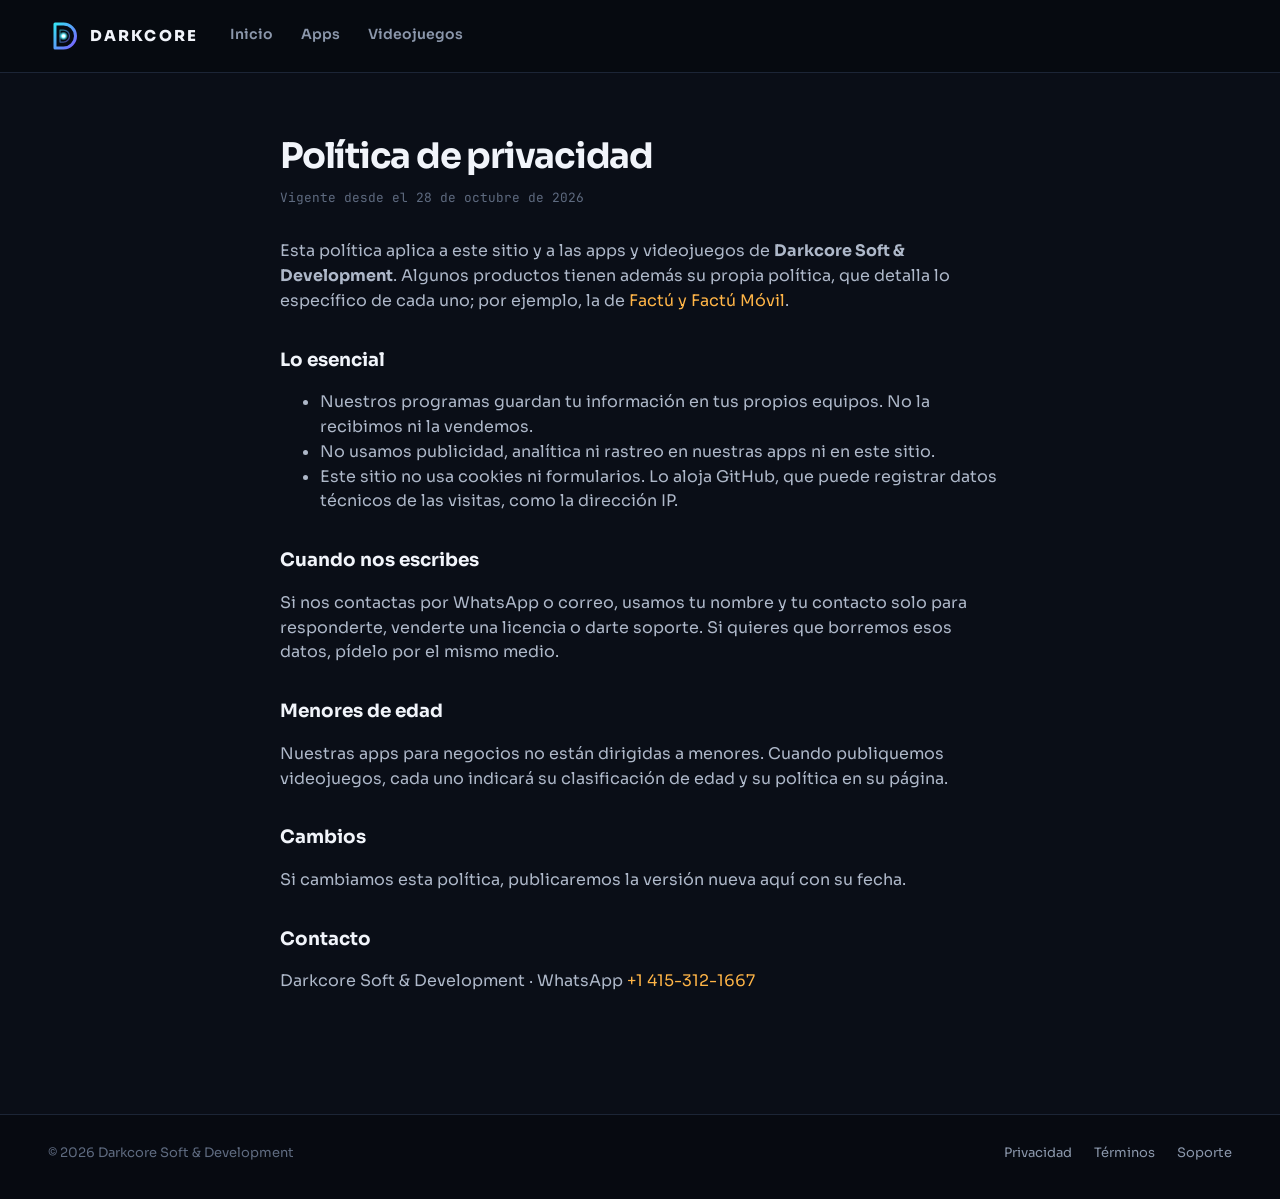
==== commit 1e8cfb65: "Rediseño estilo tienda: banner de destacados, estantes, búsqueda y ficha de cada producto Co-Authore" ====
--- a/privacidad.html
+++ b/privacidad.html
@@ -4,14 +4,14 @@
 <meta charset="utf-8">
 <meta name="viewport" content="width=device-width, initial-scale=1">
 <title>Privacidad · Darkcore Soft &amp; Development</title>
-<meta name="theme-color" content="#F5F3EE">
+<meta name="theme-color" content="#070A11">
 <link rel="icon" href="img/icono-64.png">
 <link rel="stylesheet" href="estilo.css">
 </head>
 <body>
-<header class="barra"><div class="cont">
-  <a class="marca" href="index.html" aria-label="Darkcore, inicio"><svg viewBox="0 0 64 64" aria-hidden="true"><circle cx="32" cy="32" r="30" fill="currentColor"/><circle cx="32" cy="32" r="7" fill="#FF4D00"/></svg>darkcore</a>
-  <nav><a href="index.html#proyectos">Proyectos</a><a href="index.html#contacto">Contacto</a></nav>
+<header class="barra"><div class="envolver">
+  <a class="marca" href="index.html" aria-label="Darkcore, inicio"><img src="img/logo.svg" alt="">DARKCORE</a>
+  <nav class="menu" aria-label="Secciones"><a href="index.html">Inicio</a><a href="index.html#apps">Apps</a><a href="index.html#juegos">Videojuegos</a></nav>
 </div></header>
 <main class="legal">
   <h1>Política de privacidad</h1>
@@ -32,6 +32,6 @@
   <h2>Contacto</h2>
   <p>Darkcore Soft &amp; Development · WhatsApp <a href="https://wa.me/14153121667">+1 415-312-1667</a></p>
 </main>
-<footer><div class="cont"><span>© 2026 Darkcore Soft &amp; Development</span><nav><a href="privacidad.html">Privacidad</a><a href="terminos.html">Términos</a></nav></div></footer>
+<footer><div class="envolver"><span>© 2026 Darkcore Soft &amp; Development</span><nav><a href="privacidad.html">Privacidad</a><a href="terminos.html">Términos</a><a href="https://wa.me/14153121667">Soporte</a></nav></div></footer>
 </body>
 </html>
--- a/estilo.css
+++ b/estilo.css
@@ -1,138 +1,174 @@
-@font-face{font-family:"Inter";src:url("fuentes/Inter-Regular.woff") format("woff");font-weight:400;font-display:swap}
-@font-face{font-family:"Inter";src:url("fuentes/Inter-Medium.woff") format("woff");font-weight:500;font-display:swap}
-@font-face{font-family:"Inter Display";src:url("fuentes/InterDisplay-Regular.woff") format("woff");font-weight:400;font-display:swap}
-@font-face{font-family:"Inter Display";src:url("fuentes/InterDisplay-Medium.woff") format("woff");font-weight:500;font-display:swap}
-@font-face{font-family:"Lora";src:url("fuentes/Lora-Italic.woff") format("woff");font-weight:400 700;font-style:italic;font-display:swap}
+@font-face{font-family:"Sora";src:url("fuentes/Sora.ttf") format("truetype");font-weight:100 800;font-display:swap}
+@font-face{font-family:"JetBrains Mono";src:url("fuentes/JetBrainsMono.ttf") format("truetype");font-weight:100 800;font-display:swap}
+:root{
+  --fondo:#0A0E17;--barra:#070A11;--panel:#111827;--panel2:#162033;--linea:#1C2536;--linea2:#26324A;
+  --tinta:#F1F4FA;--suave:#AEB8C9;--gris:#8B97AB;--tenue:#5F6B80;
+  --oro:#FFB547;--oro2:#FFC876;--verde:#3DDC97;--azul:#4C8DFF;--cian:#36E2F4;
+  --f:"Sora",system-ui,-apple-system,"Segoe UI",Roboto,sans-serif;--m:"JetBrains Mono",ui-monospace,Menlo,monospace;
+  --lado:48px;
+}
+@media (max-width:900px){:root{--lado:20px}}
+*{box-sizing:border-box}
+html{scroll-behavior:smooth}
+body{margin:0;background:var(--fondo);color:var(--tinta);font-family:var(--f);line-height:1.55;-webkit-font-smoothing:antialiased}
+a{color:inherit;text-decoration:none}
+img{display:block;max-width:100%}
+button{font-family:inherit}
+.envolver{max-width:1440px;margin:0 auto;padding:0 var(--lado)}
+.mono{font-family:var(--m)}
 
-:root{
-  --papel:#F5F3EE;--papel2:#ECE9E2;--blanco:#FBFAF7;
-  --tinta:#141414;--gris:#6B6862;--tenue:#9A968E;--linea:#DEDAD1;
-  --nucleo:#FF4D00;
-  --f:"Inter",system-ui,-apple-system,"Segoe UI",Roboto,sans-serif;
-  --fd:"Inter Display","Inter",system-ui,sans-serif;
-  --fs:"Lora",Georgia,"Times New Roman",serif;
-  --ancho:1240px;
+/* ---------- Barra ---------- */
+.barra{position:sticky;top:0;z-index:30;background:rgba(7,10,17,.92);backdrop-filter:blur(12px);-webkit-backdrop-filter:blur(12px);border-bottom:1px solid var(--linea)}
+.barra .envolver{display:flex;align-items:center;gap:32px;height:72px}
+.marca{display:flex;align-items:center;gap:10px;font-weight:800;letter-spacing:.14em;font-size:15px}
+.marca img{width:32px;height:32px}
+.menu{display:flex;gap:28px;font-size:14px;font-weight:600}
+.menu a{color:var(--gris);padding:24px 0;border-bottom:2px solid transparent;transition:color .2s}
+.menu a:hover,.menu a.on{color:var(--tinta)}
+.menu a.on{border-color:var(--oro)}
+.buscar{margin-left:auto;position:relative;width:320px}
+.buscar input{width:100%;height:40px;border-radius:10px;background:#121A28;border:1px solid #1E293B;color:var(--tinta);padding:0 14px 0 38px;font:inherit;font-size:14px;outline:none;transition:border-color .2s}
+.buscar input::placeholder{color:var(--tenue)}
+.buscar input:focus{border-color:var(--linea2)}
+.buscar svg{position:absolute;left:12px;top:11px;width:18px;height:18px;color:var(--tenue)}
+@media (max-width:980px){.menu{display:none}.buscar{width:auto;flex:1;max-width:320px}}
+
+/* ---------- Banner destacado ---------- */
+.banner{position:relative;margin-top:28px;height:470px;border-radius:22px;overflow:hidden;background:radial-gradient(800px 500px at 80% 50%,#1F3A6B,#0B1220)}
+.slide{position:absolute;inset:0;opacity:0;visibility:hidden;transition:opacity .6s ease,visibility .6s}
+.slide.on{opacity:1;visibility:visible}
+.slide::after{content:"";position:absolute;inset:0;background:linear-gradient(90deg,#0A0E17 0%,rgba(10,14,23,.88) 36%,rgba(10,14,23,.15) 68%,transparent);pointer-events:none}
+.slide .fondo{position:absolute;inset:0;background:var(--tono,radial-gradient(800px 500px at 80% 50%,#1F3A6B,#0B1220))}
+.slide .pc{position:absolute;right:-40px;top:50px;width:62%;max-width:820px;border-radius:12px;box-shadow:0 40px 100px rgba(0,0,0,.6);transform:translateX(30px);transition:transform 1s ease}
+.slide .tel{position:absolute;right:41%;top:150px;width:13%;min-width:140px;max-width:190px;border-radius:26px;border:7px solid #05070B;box-shadow:0 30px 70px rgba(0,0,0,.7);z-index:1;transform:translateY(20px);transition:transform 1s ease}
+.slide.vert .tel{right:12%;top:40px;width:20%;max-width:250px;z-index:1}
+.slide.vert .tel2{position:absolute;right:calc(12% + 200px);top:90px;width:16%;max-width:200px;border-radius:24px;border:7px solid #05070B;box-shadow:0 30px 70px rgba(0,0,0,.7);opacity:.85;transform:rotate(-6deg)}
+.slide.on .pc,.slide.on .tel{transform:none}
+.slide .txt{position:absolute;left:56px;top:60px;width:min(520px,calc(100% - 80px));z-index:2}
+.eti{font-family:var(--m);font-size:12px;letter-spacing:.18em;color:var(--oro);font-weight:700;text-transform:uppercase}
+.slide h1{font-size:clamp(48px,6vw,76px);letter-spacing:-.045em;margin:14px 0 12px;line-height:1;font-weight:800}
+.slide p{color:var(--suave);font-size:17px;margin:0 0 26px;max-width:30em}
+.acciones{display:flex;flex-wrap:wrap;gap:12px;align-items:center}
+.bt{height:52px;padding:0 26px;border-radius:12px;display:inline-flex;align-items:center;gap:10px;font-weight:700;font-size:15px;border:0;cursor:pointer;transition:transform .15s,background .2s,box-shadow .2s;white-space:nowrap}
+.bt:hover{transform:translateY(-1px)}
+.bt svg{width:18px;height:18px}
+.bt-oro{background:var(--oro);color:#1A1003}
+.bt-oro:hover{background:var(--oro2);box-shadow:0 10px 30px rgba(255,181,71,.25)}
+.bt-gris{background:rgba(255,255,255,.1);color:var(--tinta)}
+.bt-gris:hover{background:rgba(255,255,255,.16)}
+.bt-chico{height:42px;padding:0 18px;font-size:14px;border-radius:10px}
+.bt-off{background:rgba(255,255,255,.05);color:var(--tenue);cursor:default}
+.bt-off:hover{transform:none}
+.precio{font-size:14px;color:var(--gris);margin-left:8px;line-height:1.3}
+.precio b{color:var(--verde);display:block;font-size:16px}
+.puntos{position:absolute;left:56px;bottom:26px;display:flex;gap:8px;z-index:3}
+.puntos button{width:28px;height:4px;border-radius:2px;background:#2A3448;border:0;padding:0;cursor:pointer;position:relative;overflow:hidden}
+.puntos button.on{background:#3A4660}
+.puntos button.on::after{content:"";position:absolute;inset:0;background:var(--oro);transform-origin:left;animation:llenar var(--t,7s) linear forwards}
+@keyframes llenar{from{transform:scaleX(0)}to{transform:scaleX(1)}}
+.flechas{position:absolute;right:24px;bottom:22px;display:flex;gap:8px;z-index:3}
+.flechas button{width:40px;height:40px;border-radius:10px;background:rgba(7,10,17,.6);border:1px solid var(--linea2);color:var(--tinta);cursor:pointer;display:grid;place-items:center}
+.flechas svg{width:18px;height:18px}
+@media (max-width:1250px) and (min-width:901px){.slide:not(.vert) .tel{display:none}.slide .pc{width:54%;right:-60px}.slide .txt{width:44%}.slide.vert .tel2{display:none}}
+@media (max-width:900px){
+  .banner{height:auto;min-height:640px}
+  .slide::after{background:linear-gradient(0deg,#0A0E17 42%,rgba(10,14,23,.6) 60%,rgba(10,14,23,0) 75%)}
+  .slide .txt{left:20px;right:20px;top:auto;bottom:52px;width:auto}
+  .slide h1{font-size:44px}
+  .slide p{font-size:15px;margin-bottom:20px}
+  .slide .pc{width:150%;right:auto;left:30%;top:24px}
+  .slide .tel{right:auto;left:20px;top:18px;width:108px;min-width:0;border-width:5px;border-radius:18px}
+  .slide.vert .tel{left:auto;right:20px;top:18px;width:120px}
+  .slide.vert .tel2{right:150px;top:40px;width:104px;border-width:5px;border-radius:16px}
+  .puntos{left:20px;bottom:22px}.flechas{display:none}
 }
-@media (prefers-color-scheme:dark){:root:not([data-theme="light"]){--papel:#111110;--papel2:#1A1918;--blanco:#161514;--tinta:#EDEAE3;--gris:#A29E96;--tenue:#77736C;--linea:#2A2826}}
-*{box-sizing:border-box}
-html{scroll-behavior:smooth;-webkit-text-size-adjust:100%}
-body{margin:0;background:var(--papel);color:var(--tinta);font-family:var(--f);font-size:17px;line-height:1.6;-webkit-font-smoothing:antialiased;font-feature-settings:"ss01","cv11"}
-a{color:inherit}
-img{max-width:100%;display:block}
-.cont{max-width:var(--ancho);margin:0 auto;padding:0 32px}
-@media (max-width:640px){.cont{padding:0 20px}body{font-size:16px}}
-em.s{font-family:var(--fs);font-style:italic;font-weight:400;letter-spacing:-.01em}
-.mini{font-size:.78rem;letter-spacing:.08em;text-transform:uppercase;color:var(--gris)}
-.punto{display:inline-block;width:7px;height:7px;border-radius:50%;background:var(--nucleo);vertical-align:middle}
 
-/* Barra */
-.barra{position:sticky;top:0;z-index:20;background:color-mix(in srgb,var(--papel) 86%,transparent);backdrop-filter:blur(12px);-webkit-backdrop-filter:blur(12px)}
-.barra .cont{display:flex;align-items:center;height:72px;gap:24px}
-.marca{display:flex;align-items:center;gap:10px;text-decoration:none;font-family:var(--fd);font-weight:500;font-size:1.12rem;letter-spacing:-.02em}
-.marca svg{width:24px;height:24px}
-.barra nav{margin-left:auto;display:flex;gap:32px;font-size:.92rem}
-.barra nav a{text-decoration:none;color:var(--gris);transition:color .2s}
-.barra nav a:hover{color:var(--tinta)}
-@media (max-width:640px){.barra nav{gap:20px}.barra nav a.opc{display:none}}
+/* ---------- Estantes ---------- */
+.estante{margin-top:44px}
+.estante h2{font-size:22px;margin:0 0 16px;display:flex;justify-content:space-between;align-items:center;letter-spacing:-.01em}
+.estante h2 a{font-size:14px;color:var(--gris);font-weight:600}
+.estante h2 a:hover{color:var(--tinta)}
+.cartas{display:grid;grid-template-columns:repeat(5,minmax(0,1fr));gap:16px}
+@media (max-width:1200px){.cartas{grid-template-columns:repeat(4,minmax(0,1fr))}}
+@media (max-width:900px){.cartas{grid-template-columns:none;grid-auto-flow:column;grid-auto-columns:72%;overflow-x:auto;scroll-snap-type:x mandatory;padding-bottom:6px;margin:0 calc(-1 * var(--lado));padding-left:var(--lado);padding-right:var(--lado);scrollbar-width:none}.cartas::-webkit-scrollbar{display:none}.carta{scroll-snap-align:start}}
+.carta{border-radius:14px;overflow:hidden;background:var(--panel);border:1px solid var(--linea);cursor:pointer;transition:transform .2s,border-color .2s,box-shadow .2s;text-align:left;color:inherit;padding:0;display:block;width:100%}
+.carta:hover{transform:translateY(-4px);border-color:var(--linea2);box-shadow:0 18px 40px rgba(0,0,0,.35)}
+.carta .im{aspect-ratio:16/9;background:linear-gradient(135deg,#1C2E50,#0E1626);position:relative;overflow:hidden}
+.carta .im img{width:100%;height:100%;object-fit:cover;object-position:top left;transition:transform .5s}
+.carta:hover .im img{transform:scale(1.04)}
+.carta .im.vert img{object-position:top center}
+.carta .t{padding:12px 14px 14px}
+.carta b{display:block;font-size:15px}
+.carta span{font-size:12px;color:var(--gris)}
+.carta .pr{display:flex;justify-content:space-between;align-items:center;margin-top:8px}
+.carta .pr em{font-style:normal;font-size:12px;font-weight:700;color:var(--verde)}
+.carta.pronto{cursor:default}
+.carta.pronto:hover{transform:none;box-shadow:none;border-color:var(--linea)}
+.carta.pronto .im{background:repeating-linear-gradient(135deg,#121A29,#121A29 10px,#0F1623 10px,#0F1623 20px);display:grid;place-items:center;color:#4C5870;font-family:var(--m);font-size:12px;letter-spacing:.2em}
+.sin{color:var(--gris);padding:30px;border:1px dashed var(--linea2);border-radius:14px;text-align:center;grid-column:1/-1}
 
-/* Portada */
-.portada{padding:120px 0 110px}
-.portada h1{font-family:var(--fd);font-weight:500;font-size:clamp(2.7rem,7.4vw,6.4rem);line-height:.98;letter-spacing:-.045em;margin:0;max-width:12.5ch}
-.portada h1 em.s{letter-spacing:-.03em}
-.portada .bajo{display:grid;grid-template-columns:1fr 1fr;gap:40px;margin-top:72px;padding-top:28px;border-top:1px solid var(--linea)}
-.portada .bajo p{margin:0;color:var(--gris);max-width:30em;font-size:1.05rem}
-.portada .meta{display:flex;gap:40px;justify-content:flex-end;align-items:flex-start}
-.portada .meta div{display:flex;flex-direction:column;gap:2px}
-.portada .meta b{font-family:var(--fd);font-weight:500;font-size:1.5rem;letter-spacing:-.03em}
-@media (max-width:760px){.portada{padding:72px 0 64px}.portada .bajo{grid-template-columns:1fr;margin-top:48px}.portada .meta{justify-content:flex-start}}
+/* ---------- Novedades ---------- */
+.novedades{display:grid;grid-template-columns:repeat(2,minmax(0,1fr));gap:16px}
+@media (max-width:900px){.novedades{grid-template-columns:1fr}}
+.nov{display:grid;grid-template-columns:120px 1fr;gap:18px;align-items:center;background:var(--panel);border:1px solid var(--linea);border-radius:14px;padding:14px;cursor:pointer;transition:border-color .2s;text-align:left;color:inherit;width:100%}
+.nov:hover{border-color:var(--linea2)}
+.nov img{width:120px;height:78px;object-fit:cover;object-position:top left;border-radius:8px}
+.nov small{font-family:var(--m);font-size:11px;color:var(--oro);letter-spacing:.08em}
+.nov b{display:block;font-size:15px;margin:2px 0 4px}
+.nov p{margin:0;font-size:13px;color:var(--gris)}
 
-/* Botones y enlaces */
-.bt{display:inline-flex;align-items:center;gap:10px;height:48px;padding:0 22px;border-radius:999px;font-size:.94rem;font-weight:500;text-decoration:none;border:1px solid var(--tinta);transition:background .2s,color .2s,transform .2s;white-space:nowrap}
-.bt-1{background:var(--tinta);color:var(--papel)}
-.bt-1:hover{transform:translateY(-1px)}
-.bt-2{background:transparent;color:var(--tinta)}
-.bt-2:hover{background:var(--tinta);color:var(--papel)}
-.bt svg{width:16px;height:16px}
-.flecha{display:inline-flex;align-items:center;gap:8px;text-decoration:none;font-weight:500;border-bottom:1px solid var(--linea);padding-bottom:2px;transition:border-color .2s}
-.flecha:hover{border-color:var(--tinta)}
-.flecha svg{width:14px;height:14px;transition:transform .2s}
-.flecha:hover svg{transform:translate(2px,-2px)}
+/* ---------- Estudio y contacto ---------- */
+.franja{margin-top:56px;display:grid;grid-template-columns:1.2fr 1fr;gap:16px}
+@media (max-width:900px){.franja{grid-template-columns:1fr}}
+.bloque{border-radius:18px;padding:32px;background:var(--panel);border:1px solid var(--linea)}
+.bloque h2{margin:10px 0 10px;font-size:26px;letter-spacing:-.02em}
+.bloque p{color:var(--suave);margin:0 0 20px}
+.bloque.oro{background:radial-gradient(500px 260px at 100% 0%,rgba(255,181,71,.18),transparent 70%),var(--panel)}
+.datos{display:flex;flex-wrap:wrap;gap:28px;margin-top:6px}
+.datos div b{display:block;font-size:22px;letter-spacing:-.02em}
+.datos div span{font-size:12px;color:var(--gris)}
 
-/* Destacado */
-section{padding:110px 0}
-@media (max-width:760px){section{padding:72px 0}}
-.cab{display:flex;justify-content:space-between;align-items:baseline;gap:20px;margin-bottom:40px}
-.cab h2{font-family:var(--fd);font-weight:500;font-size:clamp(1.9rem,3.6vw,3rem);letter-spacing:-.04em;line-height:1.05;margin:0}
-.destacado{display:grid;grid-template-columns:5fr 7fr;gap:0;background:var(--blanco);border:1px solid var(--linea);border-radius:28px;overflow:hidden}
-.destacado .txt{padding:52px;display:flex;flex-direction:column;gap:22px}
-.destacado .txt h3{font-family:var(--fd);font-weight:500;font-size:clamp(2rem,3.4vw,2.8rem);letter-spacing:-.04em;line-height:1.02;margin:0}
-.destacado .txt p{margin:0;color:var(--gris);max-width:28em}
-.destacado .acc{display:flex;flex-wrap:wrap;gap:10px;margin-top:auto;padding-top:12px}
-.destacado .vis{position:relative;background:var(--papel2);min-height:460px;overflow:hidden}
-.destacado .vis .pc{position:absolute;left:9%;top:12%;width:108%;border-radius:10px;box-shadow:0 30px 70px rgba(20,20,20,.18);border:1px solid rgba(0,0,0,.06)}
-.destacado .vis .tel{position:absolute;right:7%;bottom:-8%;width:23%;border-radius:22px;border:5px solid #141414;box-shadow:0 30px 60px rgba(20,20,20,.28)}
-.ficha{display:flex;gap:28px;font-size:.86rem;color:var(--gris)}
-.ficha b{display:block;color:var(--tinta);font-weight:500}
-@media (max-width:900px){.destacado{grid-template-columns:1fr}.destacado .txt{padding:32px}.destacado .vis{min-height:300px}}
+/* ---------- Ficha (ventana del producto) ---------- */
+.ficha-fondo{position:fixed;inset:0;z-index:50;background:rgba(3,5,9,.75);backdrop-filter:blur(6px);display:flex;align-items:flex-start;justify-content:center;padding:48px 20px;overflow-y:auto;opacity:0;transition:opacity .2s}
+.ficha-fondo.on{opacity:1}
+.ficha{width:100%;max-width:1040px;background:var(--fondo);border:1px solid var(--linea2);border-radius:20px;overflow:hidden;transform:translateY(12px);transition:transform .25s}
+.ficha-fondo.on .ficha{transform:none}
+.ficha .cab{position:relative;padding:28px 28px 0;display:flex;gap:18px;align-items:center}
+.ficha .cab img{width:64px;height:64px;border-radius:16px}
+.ficha .cab h2{margin:0;font-size:30px;letter-spacing:-.03em;line-height:1.1}
+.ficha .cab p{margin:2px 0 0;color:var(--gris)}
+.cerrar{position:absolute;right:18px;top:18px;width:40px;height:40px;border-radius:10px;border:1px solid var(--linea2);background:var(--panel);color:var(--tinta);cursor:pointer;display:grid;place-items:center}
+.cerrar svg{width:18px;height:18px}
+.ficha .cuerpo{display:grid;grid-template-columns:1.6fr 1fr;gap:24px;padding:24px 28px 28px}
+.ficha .cuerpo>*{min-width:0}
+.lado .fila b{text-align:right;margin-left:16px}
+@media (max-width:860px){.ficha .cuerpo{grid-template-columns:1fr;padding:18px}.ficha .cab{padding:20px 64px 0 18px}.ficha .cab h2{font-size:24px}.ficha-fondo{padding:16px 10px}}
+.galeria .grande{border-radius:12px;overflow:hidden;background:#0E1626;aspect-ratio:16/10;display:grid;place-items:center}
+.galeria .grande img{width:100%;height:100%;object-fit:contain}
+.galeria .minis{display:flex;gap:8px;margin-top:10px;overflow-x:auto}
+.galeria .minis button{flex:none;width:96px;height:60px;border-radius:8px;overflow:hidden;border:2px solid transparent;padding:0;background:#0E1626;cursor:pointer;opacity:.6}
+.galeria .minis button.on{border-color:var(--oro);opacity:1}
+.galeria .minis img{width:100%;height:100%;object-fit:cover;object-position:top}
+.lado p{color:var(--suave);margin:0 0 18px;font-size:15px}
+.lado .fila{display:flex;justify-content:space-between;padding:10px 0;border-top:1px solid var(--linea);font-size:14px}
+.lado .fila span{color:var(--gris)}
+.lado .bts{display:flex;flex-direction:column;gap:10px;margin-top:18px}
+.lado .bts .bt{justify-content:center}
 
-/* Índice de proyectos */
-.filtros{display:flex;gap:24px;font-size:.92rem}
-.filtros button{background:none;border:0;padding:0 0 4px;font:inherit;color:var(--tenue);cursor:pointer;border-bottom:1px solid transparent}
-.filtros button[aria-pressed="true"]{color:var(--tinta);border-color:var(--tinta)}
-.indice{border-top:1px solid var(--tinta)}
-.fila{display:grid;grid-template-columns:56px 64px minmax(0,2.2fr) minmax(0,1.4fr) minmax(0,1.4fr) auto;gap:20px;align-items:center;padding:26px 0;border-bottom:1px solid var(--linea);transition:background .2s}
-.fila:hover{background:color-mix(in srgb,var(--papel2) 55%,transparent)}
-.fila .n{font-family:var(--fd);color:var(--tenue);font-size:.9rem;font-variant-numeric:tabular-nums}
-.fila img{width:52px;height:52px;border-radius:13px}
-.fila .ph{width:52px;height:52px;border-radius:13px;border:1px dashed var(--linea);display:grid;place-items:center;color:var(--tenue)}
-.fila h3{margin:0;font-family:var(--fd);font-weight:500;font-size:1.4rem;letter-spacing:-.03em;line-height:1.1}
-.fila h3 + p{margin:3px 0 0;color:var(--gris);font-size:.92rem}
-.fila .col{font-size:.9rem;color:var(--gris)}
-.fila .col b{display:block;font-weight:500;color:var(--tinta);font-size:.78rem;letter-spacing:.06em;text-transform:uppercase;color:var(--tenue);margin-bottom:2px}
-.fila .acc{display:flex;gap:8px;justify-content:flex-end;flex-wrap:wrap}
-.fila .acc .bt{height:40px;padding:0 16px;font-size:.86rem}
-.fila.pronto h3{color:var(--tenue)}
-.pild{display:inline-block;font-size:.76rem;padding:3px 10px;border-radius:999px;border:1px solid var(--linea);color:var(--gris)}
-@media (max-width:980px){.fila{grid-template-columns:40px 56px 1fr auto}.fila .col{display:none}}
-@media (max-width:600px){.fila{grid-template-columns:52px 1fr;row-gap:14px}.fila .n{display:none}.fila .acc{grid-column:1/-1;justify-content:flex-start}}
-
-/* Estudio */
-.estudio{display:grid;grid-template-columns:5fr 7fr;gap:60px}
-.estudio h2{font-family:var(--fd);font-weight:500;font-size:clamp(1.9rem,3.6vw,3rem);letter-spacing:-.04em;line-height:1.05;margin:0}
-.principios{display:grid;gap:0}
-.principio{display:grid;grid-template-columns:48px 1fr;gap:16px;padding:26px 0;border-top:1px solid var(--linea)}
-.principio:last-child{border-bottom:1px solid var(--linea)}
-.principio span{font-family:var(--fd);color:var(--tenue);font-variant-numeric:tabular-nums}
-.principio h3{margin:0 0 6px;font-family:var(--fd);font-weight:500;font-size:1.25rem;letter-spacing:-.02em}
-.principio p{margin:0;color:var(--gris)}
-@media (max-width:860px){.estudio{grid-template-columns:1fr;gap:28px}}
-
-/* Contacto */
-.contacto{text-align:left}
-.contacto .grande{font-family:var(--fd);font-weight:500;font-size:clamp(3rem,10vw,9rem);letter-spacing:-.055em;line-height:.92;margin:0 0 40px;text-decoration:none;display:inline-flex;align-items:baseline;gap:.15em}
-.contacto .grande .punto{width:.16em;height:.16em;transition:transform .3s}
-.contacto .grande:hover .punto{transform:scale(1.4)}
-.contacto .datos{display:flex;flex-wrap:wrap;gap:16px 48px;padding-top:28px;border-top:1px solid var(--linea);color:var(--gris);font-size:.95rem}
-.contacto .datos b{display:block;color:var(--tinta);font-weight:500}
-
-/* Pie */
-footer{padding:36px 0 48px;color:var(--tenue);font-size:.86rem}
-footer .cont{display:flex;flex-wrap:wrap;gap:12px 28px;align-items:center}
-footer nav{margin-left:auto;display:flex;gap:24px}
-footer a{text-decoration:none;color:var(--gris)}
+/* ---------- Pie ---------- */
+footer{margin-top:64px;border-top:1px solid var(--linea);background:var(--barra)}
+footer .envolver{display:flex;flex-wrap:wrap;gap:16px 32px;align-items:center;padding-top:28px;padding-bottom:36px;font-size:13px;color:var(--tenue)}
+footer nav{margin-left:auto;display:flex;gap:22px}
+footer a{color:var(--gris)}
 footer a:hover{color:var(--tinta)}
 
-/* Legal */
-.legal{max-width:720px;margin:0 auto;padding:80px 32px 110px}
-.legal h1{font-family:var(--fd);font-weight:500;font-size:clamp(2.2rem,5vw,3.4rem);letter-spacing:-.045em;line-height:1;margin:0 0 12px}
-.legal .fecha{color:var(--tenue);margin:0 0 48px;font-size:.9rem}
-.legal h2{font-family:var(--fd);font-weight:500;font-size:1.25rem;letter-spacing:-.02em;margin:40px 0 8px}
-.legal p,.legal li{color:var(--gris)}
-.legal a{text-decoration-color:var(--linea);text-underline-offset:3px}
-.legal ul{padding-left:20px}
+/* ---------- Legal ---------- */
+.legal{max-width:760px;margin:0 auto;padding:56px 20px 40px}
+.legal h1{font-size:2.2rem;letter-spacing:-.035em;margin:0 0 4px}
+.legal .fecha{color:var(--tenue);font-family:var(--m);font-size:.8rem;margin:0 0 32px}
+.legal h2{font-size:1.15rem;margin:32px 0 8px}
+.legal p,.legal li{color:var(--suave)}
+.legal a{color:var(--oro)}
 
-/* Aparición suave */
-.aparece{opacity:0;transform:translateY(14px);transition:opacity .8s ease,transform .8s ease}
-.aparece.visto{opacity:1;transform:none}
-:focus-visible{outline:2px solid var(--nucleo);outline-offset:3px;border-radius:4px}
-@media (prefers-reduced-motion:reduce){*{transition:none!important;scroll-behavior:auto!important}.aparece{opacity:1;transform:none}}
+:focus-visible{outline:2px solid var(--oro);outline-offset:3px;border-radius:6px}
+@media (prefers-reduced-motion:reduce){*{transition:none!important;animation:none!important;scroll-behavior:auto!important}}
